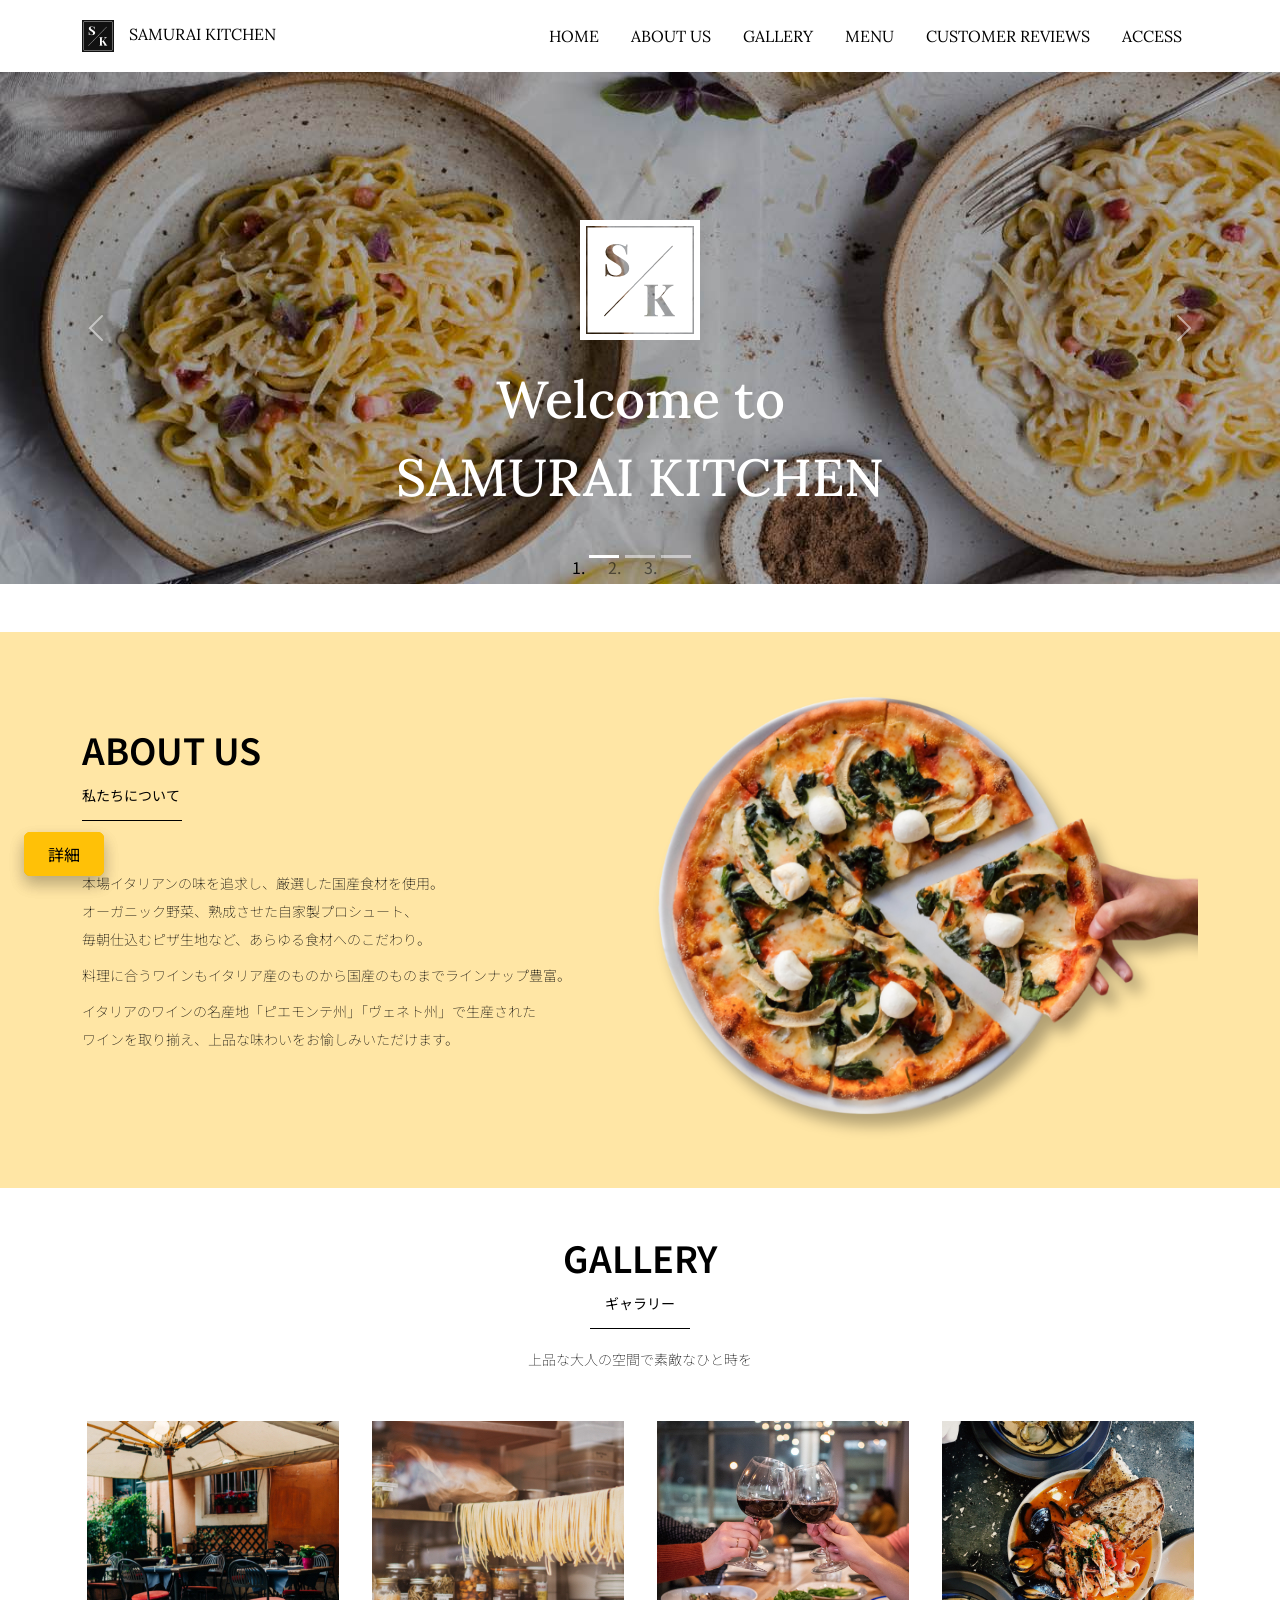
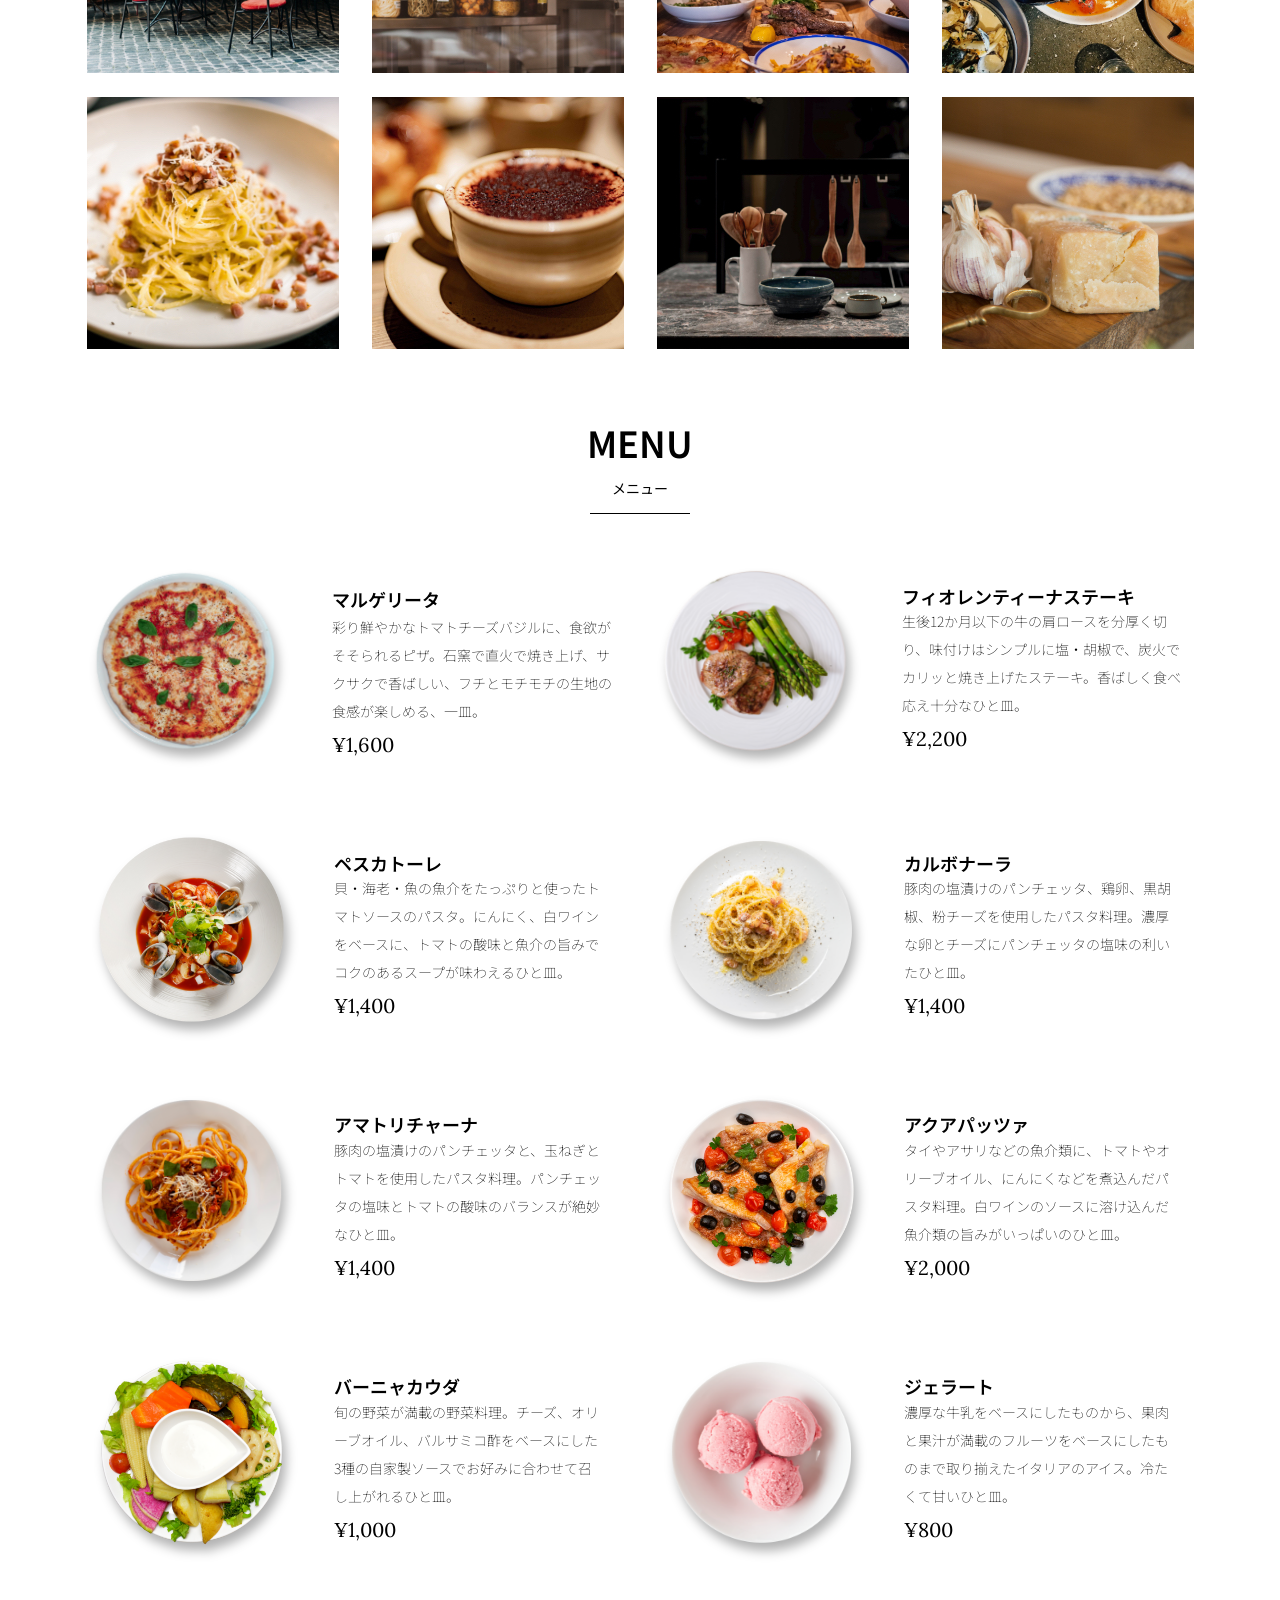
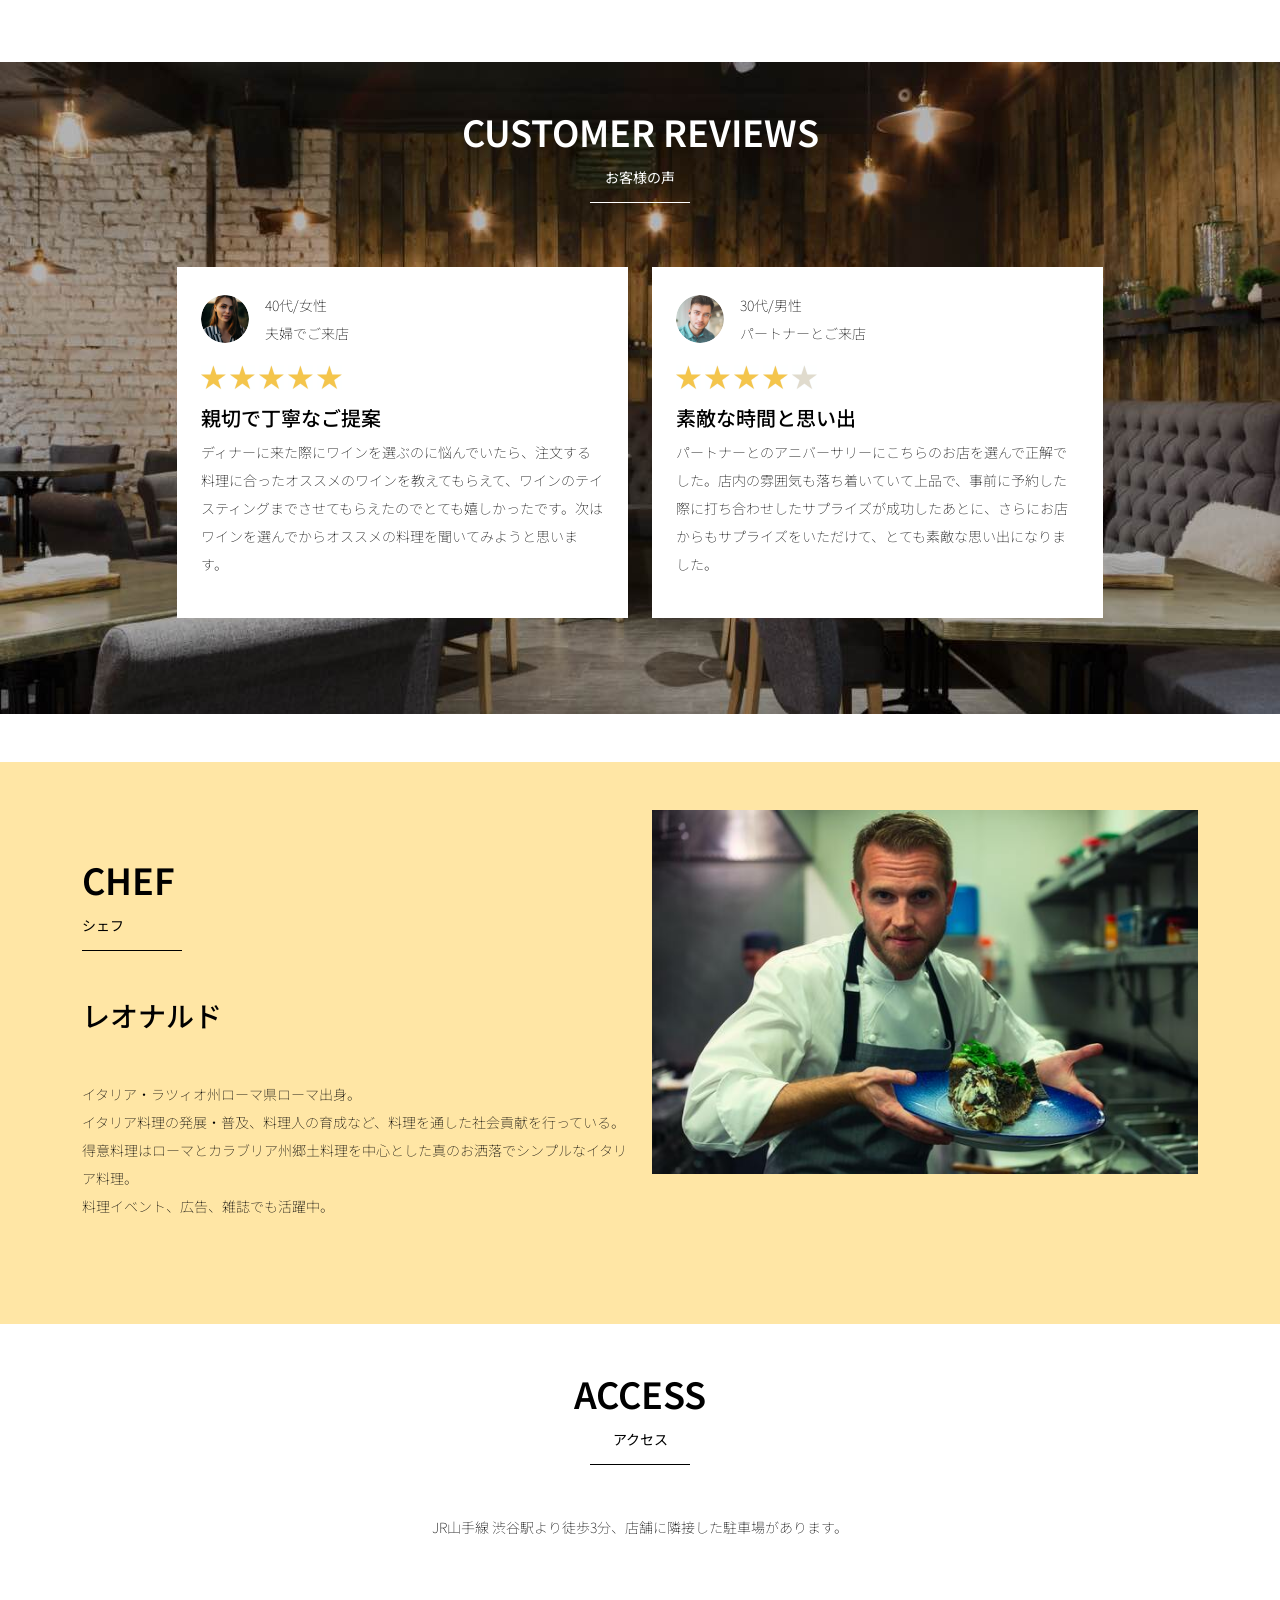
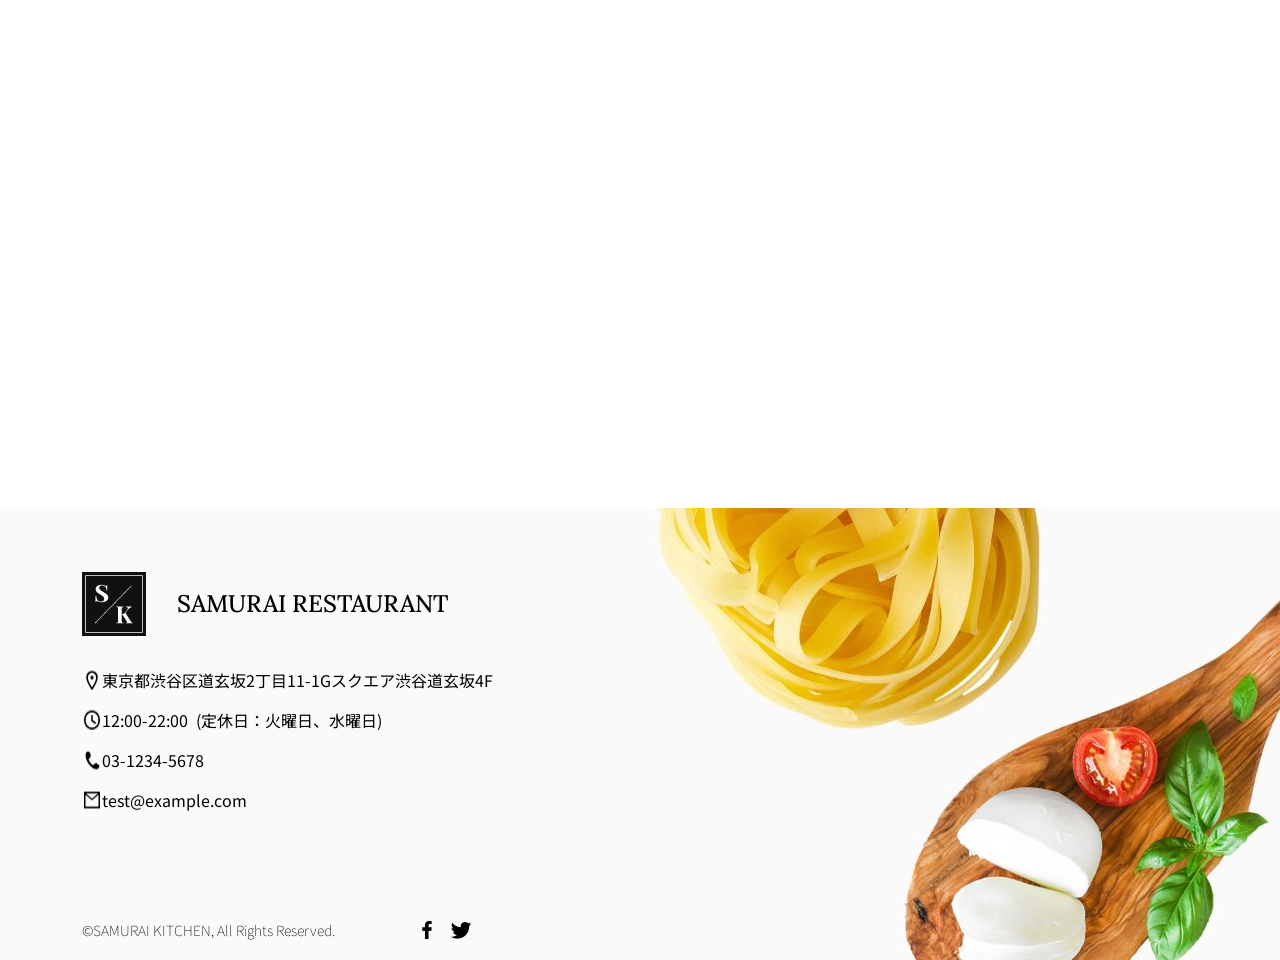
==== kadai_015/code_for_design_comp/index.html @ 13431428 "kadai_015をアップロードしました" ====
<!doctype html>
<html lang="ja">

<head>
  <meta charset="utf-8">
  <!-- マルチデバイス対応 -->
  <meta name="viewport" content="width=device-width, initial-scale=1">
  <meta name="description" content="">
  <meta name="author" content="SAMURAI ENGINEER">
  <title>SAMURAI XD_HTML教材</title>

  <!-- 先にBootstrapのCSSを読み込む -->
  <!-- ************************************************ bootstrap.min.cssの読み込み -->
  <link href="https://cdn.jsdelivr.net/npm/bootstrap@5.0.0-beta1/dist/css/bootstrap.min.css" rel="stylesheet"
    integrity="sha384-giJF6kkoqNQ00vy+HMDP7azOuL0xtbfIcaT9wjKHr8RbDVddVHyTfAAsrekwKmP1" crossorigin="anonymous">
  <!-- ************************************************ bootstrap.bundle.min.jsの読み込み -->
  <script src="https://cdn.jsdelivr.net/npm/bootstrap@5.0.0-beta1/dist/js/bootstrap.bundle.min.js"
    integrity="sha384-ygbV9kiqUc6oa4msXn9868pTtWMgiQaeYH7/t7LECLbyPA2x65Kgf80OJFdroafW" crossorigin="anonymous" defer>
  </script>

  <!-- ************************************************ Google Font読み込み -->
  <link rel="preconnect" href="https://fonts.gstatic.com">
  <link href="https://fonts.googleapis.com/css2?family=Lora&display=swap" rel="stylesheet">
  <link href="https://fonts.googleapis.com/css2?family=Noto+Sans+JP:wght@300&display=swap" rel="stylesheet">
  <!-- ************************************************ Font Awesome -->
  <link rel="stylesheet" href="https://use.fontawesome.com/releases/v5.1.0/css/all.css"
    integrity="sha384-lKuwvrZot6UHsBSfcMvOkWwlCMgc0TaWr+30HWe3a4ltaBwTZhyTEggF5tJv8tbt" crossorigin="anonymous">
  <!-- ************************************************今回作成する styles.cssの読み込み -->
  <link href="stylesheet/style.css" rel="stylesheet">
  <!-- ************************************************  -->
</head>

<body>
  <main>
    <!-- ************************************************ ナビゲーションバー開始 -->
   <!-- navbarでナビゲーションバー作成。navbar-expand-lgで画面幅が広いときハンバーガーボタンを非表示。 -->
   <nav class="navbar navbar-expand-lg">
     <!-- navbarのコンテナ -->
     <div class="container">
       <!-- navbar-brandはロゴ部分。独自クラスのmy_navbar_brandで細かな調整。 -->
       <a class="navbar-brand my_navbar_brand">
         <!-- ロゴのアイコンを配置。navbar_brand_logoは独自クラス。 -->
         <img class="img-fluid navbar_brand_logo" src="img/site_logo.png" alt="サイトアイコン"><span>SAMURAI KITCHEN</span>
       </a>

       <!-- navbar-togglerはハンバーガーボタンを表示・非表示にするクラス。 -->
       <div class="navbar-toggler hamburger_menu" data-bs-toggle="collapse" data-bs-target="#navbarNav"
          aria-controls="navbarNav" aria-expanded="false" aria-label="Toggle navigation">
         <input type="checkbox" id="hamburger_btn_check">
         <label for="hamburger_btn_check" class="hamburger_btn">
           <img class="btn_open" src="img/button_open.png" alt="ナビゲーションバーのボタン">
           <img class="btn_close" src="img/button_close.png" alt="ナビゲーションバーのボタン">
         </label>
       </div>

       <!-- これ以降がナビゲーションメニュー部分。説明は後述。 -->
       <div class="collapse navbar-collapse justify-content-end" id="navbarNav">
         <ul class="navbar-nav">
           <li class="nav-item px-2">
             <a class="nav-link my_nav_link my-2" aria-current="page" href="#">HOME</a>
           </li>

           <li class="nav-item px-2">
             <a class="nav-link my_nav_link my-2" href="#about">ABOUT US</a>
           </li>

           <li class="nav-item px-2">
             <a class="nav-link my_nav_link my-2" href="#gallery">GALLERY</a>
           </li>

           <li class="nav-item px-2">
             <a class="nav-link my_nav_link my-2" href="#menu">MENU</a>
           </li>

           <li class="nav-item px-2">
             <a class="nav-link my_nav_link my-2" href="#review">CUSTOMER REVIEWS</a>
           </li>

           <li class="nav-item px-2">
             <a class="nav-link my_nav_link my-2" href="#access">ACCESS</a>
           </li>
             
         </ul>
       </div>
     </div>
   </nav>
    <!-- ************************************************ ナビゲーションバー終了 -->

    <!-- ************************************************ カルーセル開始 -->
   <!-- idのmyCarouselはインジケーター部分のdata-bs-targetと紐付く必要がある。mb-5で下方向に余白追加。 -->
   <div id="myCarousel" class="carousel slide mb-5" data-bs-ride="carousel">

     <!-- インジケーター部分 -->
     <ol class="carousel-indicators">
       <!-- この箇所と前述のidは紐付いている。data-bs-slide-toの番号がカルーセルの順番。 -->
       <li data-bs-target="#myCarousel" data-bs-slide-to="0" class="active"></li>
       <li data-bs-target="#myCarousel" data-bs-slide-to="1"></li>
       <li data-bs-target="#myCarousel" data-bs-slide-to="2"></li>
     </ol>

     <!-- carousel-inner：カルーセルのキャプションと背景画像の部分。現在は1枚目だけ表示。 -->
     <div class="carousel-inner">
       <!-- 親要素 --> <!-- カルーセル1枚目 -->
       <div class="carousel-item active">
         <!-- imgタグと "carousel-caption" クラスは同じ親（carousel-item）に入っているので、兄弟要素 -->
         <img src="img/slider-1.jpg" alt="SAMURAI KITCHEN-1">
         <!-- 親要素 --><!-- imgタグと "carousel-caption" クラスは同じ親（carousel-item）に入っているので、兄弟要素 -->
         <div class="carousel-caption">
           <!-- h1タグは carousel-caption クラスの子要素 中に入っているので -->
           <!-- h1は"carousel-item"には入っていないので兄弟要素とは言いません -->
           <!-- 独自クラスで位置とフォントを変更 -->
           <h1 class="my_carousel_caption">
             Welcome to<br>
             SAMURAI KITCHEN
           </h1>
           <!-- 親要素の閉じタグ h1タグは親要素の中にはいっています -->
         </div>
       </div>

        <!-- カルーセル2枚目 -->
       <div class="carousel-item">
         <img src="img/slider-2.jpg" alt="サンプル画像">
         <div class="carousel-caption">
           <h1 class="my_carousel_caption">
              The fabulous combination of&nbsp;wine&nbsp;and&nbsp;food
           </h1>
         </div>
       </div>
       <!-- カルーセル３枚目 -->
       <div class="carousel-item">
         <img src="img/slider-3.jpg" alt="サンプル画像">
         <div class="carousel-caption">
           <h1 class="my_carousel_caption">Get the Italian taste<br>
             at the SAMURAI&nbsp;KITCHEN
           </h1>
         </div>
       </div>
     </div>

     <!-- コントロールボタン 左側 -->
     <a class="carousel-control-prev" href="#myCarousel" role="button" data-bs-slide="prev">
       <span class="carousel-control-prev-icon" aria-hidden="true"></span>
       <span class="visually-hidden">Previous</span>
     </a>

     <!-- コントロールボタン 右側 -->
     <a class="carousel-control-next" href="#myCarousel" role="button" data-bs-slide="next">
       <span class="carousel-control-next-icon" aria-hidden="true"></span>
       <span class="visually-hidden">Next</span>
     </a>
   </div>

    <!-- ************************************************ カルーセル終了 -->

    <!-- ************************************************ アバウトセクション開始 -->
    <section class="about_us_bg" id="about">

     <!--コンテンツの中央揃え。上下方向にパディング（サイズ5）。下方向にマージン（サイズ5）。 -->
     <div class="container py-5 mb-5">

       <!-- rowクラス（行） -->
       <div class="row">

         <!-- 左側カラム（6/12分割） -->
         <div class="col-lg-6 text-left">

           <!-- 上下方向にパディング（サイズ5） -->
           <div class="py-5">

             <!-- 下方向にマージン（サイズ5） -->
             <h2 class="section_title about mb-5">
               ABOUT US
             </h2>
             <!-- 下方向にマージン（サイズ2） -->
             <p class="mb-2">
               本場イタリアンの味を追求し、厳選した国産食材を使用。<br>
               オーガニック野菜、熟成させた自家製プロシュート、<br>
               毎朝仕込むピザ生地など、あらゆる食材へのこだわり。<br>
             </p>

             <!-- 下方向にマージン（サイズ2） -->
             <p class="mb-2">
               料理に合うワインもイタリア産のものから国産のものまでラインナップ豊富。<br>
             </p>

             <!-- 下方向にマージン（サイズ2） -->
             <p class="mb-2">
               イタリアのワインの名産地「ピエモンテ州」「ヴェネト州」で生産された<br>
               ワインを取り揃え、上品な味わいをお愉しみいただけます。<br>
             </p>
           </div>
         </div>

         <!-- 右側カラム（6/12分割） -->
         <div class="col-lg-6">

           <!-- 画像を配置 -->
           <img src="img/img-about-us.png" class="img-fluid" alt="pizza">
         </div>
       </div>
     </div>

    </section>
    <!-- ************************************************ アバウトセクション終了 -->

    <!-- ************************************************ ギャラリーセクション開始 -->
    <section id="gallery">
     <div class="container mb-5">
       <h2 class="mb-3 section_title gallery text-center">GALLERY</h2>
       <p class="text-center mb-5">
         上品な大人の空間で素敵なひと時を
       </p>

       <div class="row">
         <div class="col-6 col-lg-3 mb-4 d-flex justify-content-center">
           <img class="img-fluid" src="img/gallery-1.jpg" alt="サンプル画像">
         </div>

         <div class="col-6 col-lg-3 mb-4 d-flex justify-content-center">
           <img class="img-fluid" src="img/gallery-2.jpg" alt="サンプル画像">
         </div>

         <div class="col-6 col-lg-3 mb-4 d-flex justify-content-center">
           <img class="img-fluid" src="img/gallery-3.jpg" alt="サンプル画像">
         </div>

         <div class="col-6 col-lg-3 mb-4 d-flex justify-content-center">
           <img class="img-fluid" src="img/gallery-4.jpg" alt="サンプル画像">
         </div>

         <div class="col-6 col-lg-3 mb-4 d-flex justify-content-center">
           <img class="img-fluid" src="img/gallery-5.jpg" alt="サンプル画像">
         </div>

         <div class="col-6 col-lg-3 mb-4 d-flex justify-content-center">
           <img class="img-fluid" src="img/gallery-6.jpg" alt="サンプル画像">
         </div>

         <div class="col-6 col-lg-3 mb-4 d-flex justify-content-center">
           <img class="img-fluid" src="img/gallery-7.jpg" alt="サンプル画像">
         </div>

         <div class="col-6 col-lg-3 mb-4 d-flex justify-content-center">
           <img class="img-fluid" src="img/gallery-8.jpg" alt="サンプル画像">
         </div>

       </div>
     </div>
    </section>
    <!-- ************************************************ ギャラリーセクション終了 -->

    <!-- ************************************************ メニューセクション -->
    <section id="menu">
     <!-- タイトル文字部分のコンテナ -->
     <div class="container">
       <div class="row">
         <div class="col-lg-12">

           <!-- タイトル文字 -->
           <h2 class="section_title menu text-center mb-5">MENU</h2>
         </div>
       </div>
     </div>

     <!-- メニュー部分のコンテナ -->
     <div class="container mb-5"><!--下方向にマージン5-->
       <div class="row">

         <!-- 左側メニュー --><!--1-->
         <div class="col-12 col-lg-6">

           <!-- さらに子要素を5:7で分割 -->
           <!--カラム間のパディングをなくす。下方向にマージン4-->
           <div class="row g--0 mb-4">
             <!--画像中央揃え-->
             <div class="col-12 col-lg-5 text-center">

               <!-- 左側メニュー画像部分 -->
               <img src="img/margherita.png" class="img-fluid" alt="マルゲリータ">
             </div>

             <!-- 右側テキスト部分 -->
             <!--全体的にパディング4-->
             <div class="col-12 col-lg-7 p-4">
               <!-- 下方向のマージン0 文字を小さくするmenu_title独自クラスを追加 -->
               <h class="mb-0 menu_title">マルゲリータ</h4>
                <!-- 縦方向の中央揃え -->
               <p class="my-auto">彩り鮮やかなトマトチーズバジルに、食欲がそそられるピザ。石窯で直火で焼き上げ、サクサクで香ばしい、フチとモチモチの生地の食感が楽しめる、一皿。</p>
                <!-- フォントを変更する独自クラスを追加 -->
               <p class="menu_price">¥1,600</p>
             </div>
           </div>
         </div>

         <!-- 右側部分メニュー。上記と同じ内容なのでコメント省略 -->
         <div class="col-12 col-lg-6">
           <div class="row g--0 mb-4">
             <div class="col-12 col-lg-5 text-center">
               <img src="img/steak.png" class="img-fluid" alt="フィオレンティーナステーキ">
             </div>
             <div class="col-12 col-lg-7 p-4">
               <h4 class="mb-0 menu_title">フィオレンティーナステーキ</h4>
               <p class="my-auto">生後12か月以下の牛の肩ロースを分厚く切り、味付けはシンプルに塩・胡椒で、炭火でカリッと焼き上げたステーキ。香ばしく食べ応え十分なひと皿。</p>
               <p class="menu_price">¥2,200</p>
             </div>
           </div>
         </div>
         <!-- 以降、メニューの数だけ同じコード繰り返し記載 -->

         <!-- 左側メニュー --><!--2-->
         <div class="col-12 col-lg-6">

           <!-- さらに子要素を5:7で分割 -->
           <div class="row g-0 mb-4">
             <div class="col-12 col-lg-5 text-center">

               <!-- 左側メニュー画像部分 -->
               <img src="img/pescatore.png" class="img-fluid" alt="ペスカトーレ">
             </div>

             <!-- 右側テキスト部分 -->
             <div class="col-12 col-lg-7 p-4">
               <h4 class="mb-0 menu_title">ペスカトーレ</h4>
               <p class="my-auto">貝・海老・魚の魚介をたっぷりと使ったトマトソースのパスタ。にんにく、白ワインをベースに、トマトの酸味と魚介の旨みでコクのあるスープが味わえるひと皿。</p>
               <p class="menu_price">¥1,400</p>
             </div>
           </div>
         </div>

         <!-- 右側部分メニュー。上記と同じ内容なのでコメント省略 -->
         <div class="col-12 col-lg-6">
           <div class="row g-0 mb-4">
             <div class="col-12 col-lg-5 text-center">
               <img src="img/carbonara.png" class="img-fluid" alt="カルボナーラ">
             </div>
             <div class="col-12 col-lg-7 p-4">
               <h4 class="mb-0 menu_title">カルボナーラ</h4>
               <p class="my-auto">豚肉の塩漬けのパンチェッタ、鶏卵、黒胡椒、粉チーズを使用したパスタ料理。濃厚な卵とチーズにパンチェッタの塩味の利いたひと皿。</p>
               <p class="menu_price">¥1,400</p>
             </div>
           </div>
         </div>

         <!-- 左側メニュー --><!--3-->
         <div class="col-12 col-lg-6">

           <!-- さらに子要素を5:7で分割 -->
           <div class="row g-0 mb-4">
             <div class="col-12 col-lg-5 text-center">

               <!-- 左側メニュー画像部分 -->
               <img src="img/amatriciana.png" class="img-fluid" alt="アマトリチャーナ">
             </div>

             <!-- 右側テキスト部分 -->
             <div class="col-12 col-lg-7 p-4">
               <h4 class="mb-0 menu_title">アマトリチャーナ</h4>
               <p class="my-auto">豚肉の塩漬けのパンチェッタと、玉ねぎとトマトを使用したパスタ料理。パンチェッタの塩味とトマトの酸味のバランスが絶妙なひと皿。</p>
               <p class="menu_price">¥1,400</p>
             </div>
           </div>
         </div>

         <!-- 右側部分メニュー。上記と同じ内容なのでコメント省略 -->
         <div class="col-12 col-lg-6">
           <div class="row g-0 mb-4">
             <div class="col-12 col-lg-5 text-center">
               <img src="img/acqua-pazza.png" class="img-fluid" alt="アクアパッツァ">
             </div>
             <div class="col-12 col-lg-7 p-4">
               <h4 class="mb-0 menu_title">アクアパッツァ</h4>
               <p class="my-auto">タイやアサリなどの魚介類に、トマトやオリーブオイル、にんにくなどを煮込んだパスタ料理。白ワインのソースに溶け込んだ魚介類の旨みがいっぱいのひと皿。</p>
               <p class="menu_price">¥2,000</p>
             </div>
           </div>
         </div>
         
         <!-- 左側メニュー --><!--4-->
         <div class="col-12 col-lg-6">

           <!-- さらに子要素を5:7で分割 -->
           <div class="row g-0 mb-4">
             <div class="col-12 col-lg-5 text-center">

               <!-- 左側メニュー画像部分 -->
               <img src="img/bagna-cauda.png" class="img-fluid" alt="バーニャカウダ">
             </div>

             <!-- 右側テキスト部分 -->
             <div class="col-12 col-lg-7 p-4">
               <h4 class="mb-0 menu_title">バーニャカウダ</h4>
               <p class="my-auto">旬の野菜が満載の野菜料理。チーズ、オリーブオイル、バルサミコ酢をベースにした3種の自家製ソースでお好みに合わせて召し上がれるひと皿。</p>
               <p class="menu_price">¥1,000</p>
             </div>
           </div>
         </div>

         <!-- 右側部分メニュー。上記と同じ内容なのでコメント省略 -->
         <div class="col-12 col-lg-6">
           <div class="row g-0 mb-4">
             <div class="col-12 col-lg-5 text-center">
               <img src="img/gelato.png" class="img-fluid" alt="ジェラート">
             </div>
             <div class="col-12 col-lg-7 p-4">
               <h4 class="mb-0 menu_title">ジェラート</h4>
               <p class="my-auto">濃厚な牛乳をベースにしたものから、果肉と果汁が満載のフルーツをベースにしたものまで取り揃えたイタリアのアイス。冷たくて甘いひと皿。</p>
               <p class="menu_price">¥800</p>
             </div>
           </div>
         </div>
         <!-- 以下の閉じタグ3つは必要 -->
       </div>
     </div>
    </section>
    <!-- ************************************************ メニューセクション終了 -->

    <!-- ************************************************ レビューセクション開始 -->
    <section id="review">

     <!-- review_wrapper で背景画像を設定します -->
     <div class="review_wrapper">

       <!-- container部分 -->
       <div class="container py-5 mb-5">

         <!-- 中央揃えでタイトルを表示 -->
         <div class="text-center mb-5">
           <h2 class="section_title review text-center text-white">CUSTOMER REVIEWS</h2>
         </div>

         <!-- row部分：左右のカラムを中央揃え -->
         <div class="row pb-5 justify-content-center">

           <!-- 左側カラム -->
           <div class="col-12 col-lg-5 mt-3">

             <!-- 背景を白色に設定 --><!--h-420 クラスで白枠の高さを修正します-->
             <div class="bg-white h-420">

               <!-- 内側にパディング4 -->
               <div class="p-4">

                 <!-- 顔写真と年齢などのテキストはd-flexで横並びにする　中央揃え -->
                 <div class="d-flex align-items-center">
                   <!-- お客様の画像を配置 -->
                   <!-- reviewer_img クラスで画像サイズを変更します -->
                   <img src="img/customer-woman.png" class="reviewer_img" alt="サンプル画像">
                   <div>
                     <!-- お客様情報のテキスト -->
                     <p class="my-0">40代/女性</p>
                     <p class="my-0">夫婦でご来店</p>
                   </div>
                 </div>

                 <div class="my-3">
                   <!-- 星の画像を表示 -->
                   <img src="img/star-point.png" class="star_img" alt="star">
                   <img src="img/star-point.png" class="star_img" alt="star">
                   <img src="img/star-point.png" class="star_img" alt="star">
                   <img src="img/star-point.png" class="star_img" alt="star">
                   <img src="img/star-point.png" class="star_img" alt="star">
                 </div>

                 <!-- レビュータイトル -->
                 <h5>親切で丁寧なご提案</h5>
                 <!-- レビュー内容 -->
                 <p>
                   ディナーに来た際にワインを選ぶのに悩んでいたら、注文する料理に合ったオススメのワインを教えてもらえて、ワインのテイスティングまでさせてもらえたのでとても嬉しかったです。次はワインを選んでからオススメの料理を聞いてみようと思います。
                 </p>

                 <!-- 黄色のボタンを配置 -->
                 <button type="button" class="btn btn-warning shadow fix_bottom">詳細</button>
               </div>
             </div>
           </div>

           <!-- 右側カラム：左側カラムと内容が同じなので説明は省略 -->
           <div class="col-12 col-lg-5 mt-3">
             <div class="bg-white h-420">
               <div class="p-4">
                 <div class="d-flex align-items-center">
                   <img src="img/customer-man.png" class="reviewer_img" alt="サンプル画像">
                   <div>
                     <p class="my-0">30代/男性</p>
                     <p class="my-0">パートナーとご来店</p>
                   </div>
                 </div>
                 <div class="my-3">
                   <img src="img/star-point.png" class="star_img" alt="star">
                   <img src="img/star-point.png" class="star_img" alt="star">
                   <img src="img/star-point.png" class="star_img" alt="star">
                   <img src="img/star-point.png" class="star_img" alt="star">
                   <img src="img/star-no-point.png" class="star_img" alt="no-star">
                 </div>
                 <h5>素敵な時間と思い出</h5>
                 <p>
                   パートナーとのアニバーサリーにこちらのお店を選んで正解でした。店内の雰囲気も落ち着いていて上品で、事前に予約した際に打ち合わせしたサプライズが成功したあとに、さらにお店からもサプライズをいただけて、とても素敵な思い出になりました。
                 </p>
                 <button type="button" class="btn btn-warning shadow fix_bottom">詳細</button>
               </div>
             </div>
           </div>
         </div>
       </div>
     </div>
    </section>
    <!-- ************************************************ レビューセクション終了 -->

    <!--シェフセクション開始-->

    <section class="chef_us_bg" id="chef">

      <div class="container py-5 mb-5">
        <div class="row">
          <div class="col-lg-6 text-left">
            <div class="py-5">
              <h2 class="section_title chef mb-5">
                CHEF
              </h2>
              <h3 class="mb-5">
                レオナルド
              </h3>
              <p class="mb-2">
                イタリア・ラツィオ州ローマ県ローマ出身。<br>イタリア料理の発展・普及、料理人の育成など、料理を通した社会貢献を行っている。<br>
                得意料理はローマとカラブリア州郷土料理を中心とした真のお洒落でシンプルなイタリア料理。<br>料理イベント、広告、雑誌でも活躍中。
              </p>
            </div>
          </div>
          <div class="col-lg-6">
            <img src="img/chef.jpg" class="img-fluid" alt="シェフの写真">
          </div>
        </div>
      </div>

    </section>
    <!--シェフセクション終了-->

    <!-- ************************************************ アクセスセクション開始 -->
    <section id="access">
     <div class="container">

       <div class="row">
         <div class="col-lg-12 text-center mb-5">
           <h2 class="section_title text-center access mb-5">ACCESS</h2>
           <p>JR山手線  渋谷駅より徒歩3分、店舗に隣接した駐車場があります。</p>
         </div>
       </div>
     </div>

     <div class="container mb-5 px-2">
       <!-- この部分にマップを配置 -->
       <iframe
         src="https://www.google.com/maps/embed?pb=!1m18!1m12!1m3!1d12967.114087343349!2d139.687349334065!3d35.657827993593834!2m3!1f0!2f0!3f0!3m2!1i1024!2i768!4f1.1!3m3!1m2!1s0x6018f5209bb80c49%3A0x7abbc1a9d7d575eb!2z5qCq5byP5Lya56S-5L6N!5e0!3m2!1sja!2sjp!4v1623882550231!5m2!1sja!2sjp"
         class="w-100" style="height: 50vh;" loading="lazy"></iframe><!--横幅100% 高さ50vh-->
     </div>
    </section>
    <!-- ************************************************ アクセスセクション終了 -->


    <!-- ************************************************ フッター開始 -->
    <footer id="footer">
     <div class="container">
       <div class="row">
         <!-- 親要素にposition-relativeを設定 -->
         <!-- 2カラムに分けたレイアウトの左側カラム -->
         <div class="col-12 col-lg-6 position-relative">

           <!-- 左側カラムのレイアウトをさらに分けるためにrowを使用 -->
           <div class="row pt-5">

             <!-- 画面をさらに2:10に分割 -->
             <!-- ここは2:10の2の部分 -->
             <div class="col-lg-2 text-center my-3">

               <!-- サイトロゴ --><!-- footer_brand_logoの独自クラスを追加 -->
               <img class="img-fluid footer_brand_logo" src="img/site_logo.png" alt="サンプル画像">
             </div>

             <!-- ここは2:10の10の部分 -->
             <div class="col-lg-10 align-self-center my-3">
               <!-- タイトル文字 --><!-- footer_textの独自クラスを追加してフォント等を変更 -->
               <h2 class="m-0 footer_text">SAMURAI RESTAURANT</h2>
             </div>
           </div>

           <!-- 営業時間などのテキストを追加 --> <!-- 独自クラスrestaurant_infoを追加 -->
           <div class="restaurant_info py-3">
             <!-- 住所部分 -->
             <div class="d-flex mb-3">
               <img src="img/icon-Marker.png" alt="marker">
               <p class="p-0 m-0">東京都渋谷区道玄坂2丁目11-1Gスクエア渋谷道玄坂4F</p>
             </div>
             <!-- 営業時間部分 -->
             <div class="d-flex mb-3">
               <img src="img/icon-Clock.png" alt="clock">
               <p class="p-0 m-0">12:00-22:00&nbsp;&nbsp;(定休日：火曜日、水曜日)</p>
             </div>
             <!-- 電話番号部分 --> 
             <div class="d-flex mb-3">
               <img src="img/icon-Phone.png" alt="phone">
               <p class="p-0 m-0">03-1234-5678</p>
             </div>
             <!-- E-mail部分 -->
             <div class="d-flex mb-3">
               <img src="img/icon-Mail.png" alt="mail">
               <p class="p-0 m-0">test@example.com</p>
             </div>
           </div>

           <!-- コピーライトを追加 -->
           <!-- copy_rightクラスでabsoluteを設定。align-items-centerで上下中央揃え。 -->
           <div class="copy_right align-items-center">
             <p>
               ©SAMURAI KITCHEN, All Rights Reserved.
             </p>

             <!-- SNSアイコンを表示 --><!-- SNSアイコンに独自クラスsns_imgを追加 -->
             <img src="img/icon-facebook.png" class=sns_img alt="facebook">
             <!-- SNSアイコンに独自クラスsns_imgを追加 -->
             <img src="img/icon-twitter.png" class="sns_img" alt="twitter">
           </div>
         </div>

         <!-- 2カラムに分けたレイアウトの右側カラム -->
         <div class="col-lg-6 d-none d-lg-block">
           <!-- 背景画像を表示 -->
           <img src="img/background-footer.jpg" alt="背景画像">
         </div>
       </div>
     </div>
    </footer>
    <!-- ************************************************ フッター終了 -->
  </main>
</body>

</html>
---- kadai_015/code_for_design_comp/stylesheet/style.css ----
/* ----------------------------------------------- 共通 */
html,
body {
  overflow-x: hidden;
}

body {
  color: #000000;
  font-family: 'Noto Sans JP', sans-serif;
  padding-bottom: 0;

}

p {
  line-height: 2.0em;
  font-weight: 100;
  font-style: normal;
  font-size: 14px;

}

.section_title {
   /* フォントサイズ36px */
   font-size: 36px;
 
   /* フォントの太さ600 標準は400です */
   font-weight: 600;
 }

 /* section_titleに擬似要素を追加 */
 .section_title::after {
 
   /* 疑似要素はデフォルトでインライン要素のためブロック要素に変更 */
   display: block;
 
   /* サブタイトル文字の大きさや余白を設定 */
   font-size: 14px;
   font-weight: 400;
   padding: 16px 0 16px;
 
   /* 下線の幅を100pに設定 */
   width: 100px;
 
   /* 下線を直線・1px・黒色に設定 */
   border-bottom: solid 1px #000000;
 }


/* ----------------------------------------------- ナビゲーションバー */
.navbar_brand_logo {

  /* サイズを32pxの正方形へ変更 */
  width: 32px;
  height: 32px;

  /* imgはインライン要素なのでインラインブロックに設定 */
  display: inline-block;

  /* "SAMURAI KITCHEN" 文字との空白を15pxに設定 */
  margin-right: 15px;

}

/* カンマで区切ると複数のクラスに適用可能 */
.my_navbar_brand,
.my_nav_link {

  /* フォントサイズを16pxに設定 */
  font-size: 16px;

  /* フォントをserif体に設定 */
  font-family: 'Lora', serif;

  /* フォント色を黒色に設定 */
  color: #000000 !important;

}

/* Bootstrapのボタンに初期設定されている周囲のborder（枠線）を消す */
.navbar-toggler {
  padding: 0 !important;
  border: none;
}

/* ハンバーガーボタンがチェック状態である（押されている）とき、閉じるボタン（×）を表示する */
#hamburger_btn_check:checked~.hamburger_btn .btn_close {
  display: block;
}

/* ハンバーガーボタンがチェック状態である（押されている）とき、ハンバーガーボタンを表示しない */
#hamburger_btn_check:checked~.hamburger_btn .btn_open {
  display: none;
}

/* 最初に表示した時は、閉じるボタン（×）は表示しない */
.btn_close {
  display: none;
}

/* ハンバーガーボタンが押されているかを判断するためのチェックボックスは隠す */
#hamburger_btn_check {
  display: none;
}

/* ----------------------------------------------- カールセル */
.my_carousel_caption {
  
  /* フォントサイズ52px */
  font-size: 52px;

  /* 上下に余白追加 */
  padding-top: 1.25rem;
  padding-bottom: 1.25rem;

  /* フォント色は白色 */
  color: #fff;

  /* テキスト中央揃え */
  text-align: center;
  font-family: 'Lora', serif;
  line-height: 1.5em;
}

/* 疑似要素でアイコンを配置。前に配置しています */
.my_carousel_caption::before {
  content: url(../img/logoSymbol_White.png);
  display: block;
}

/* スマートフォン画面幅（画面幅が最大375pxまで）の場合、以下のスタイルを適用。 */
@media screen and (max-width:375px) {
  .my_carousel_caption {

    /* フォントサイズを27pxにする */
    font-size: 27px;
  }
}

/* carousel-itemの高さを32remに指定 */
.carousel-item {
  height: 32rem;
}

/*carousel-item直下の子要素imgタグに設定 */
.carousel-item>img {

  /* 絶対位置を指定 */
  position: absolute;
  top: 0;
  left: 0;
  min-width: 100%;

  /* 高さはcarousel-itemに揃える */
  height: 32rem;
}

/* ----------------------------------------------- アバウト */

 /* aboutクラスのあとに"私たちについて"の文字を追加  */
 .about::after {
   content: "私たちについて";
 }

 .about_us_bg {
   background-color: #FFE6A5;
 }

/* ----------------------------------------------- ギャラリー */
.gallery::after {
  content: "ギャラリー";
  margin: 0 auto 0;
}

/* ----------------------------------------------- メニュー */
.menu::after {
  content: "メニュー";
  margin: 0 auto 0;
}

.menu_title {
  font-size: 18px;
  font-weight: 600;
  font-style: normal;
}

.menu_price {
  font-size: 20px;
  font-weight: 400;
  font-family: 'Lora', serif;
}
/* ----------------------------------------------- レビュー */
/* 背景画像を設定 */
.review_wrapper {
  background-image: url(../img/background-reviews.jpg);
  background-repeat: no-repeat;
  background-size: cover;
}

/* サブタイトルを擬似要素で表示 */
.review::after {
  content: "お客様の声";
  margin: 0 auto 0;
  border-bottom: solid 1px #FFFFFF;
}

/* 白い背景色の高さを固定 */
.h_420 {
  height: 420px;
  position: relative;
}

/* レビューの画像を修正 */
.reviewer_img {
  /* サイズを48px  */
  width: 48px;
  height: 48px;

  /* 円形にします */
  border-radius: 50%;
  margin-right: 16px;
}

/* 星のアイコン画像です */
.star_img {
  /* サイズを25pxにします */
  width: 25px;
  height: 25px;
}

/* 詳細ボタンを下部に固定 */
.fix_bottom {
/* positionプロパティで絶対配置 */
  position: absolute;
/* ボタンのサイズ変更 */
  width: 80px;
  height: 44px;
/* 左から24px、下から24pxの位置に配置 */
  left: 24px;
  bottom: 24px;
}

/* ----------------------------------------------- アクセス */
.access::after {
  content: "アクセス";
  margin: 0 auto 0;
}

/* ----------------------------------------------- フッター */
/* 背景色を画像の背景と同じ色に設定 */
#footer {
  background-color: #FAFAFA;
}

/* position:　absoluteで下からの距離で固定 */
.copy_right {
  font-size: 14px;

  /* 先祖要素のdivタグの左下の角を基準に絶対配置します */
  position: absolute;

  /* 下から1rem 左から12px */
  bottom: 1rem;
  left: 12px;
  display: flex;
}

/* copy_rightのクラスを適用したdivタグの子要素のpタグに適用される */
.copy_right>p {
  margin-right: 5rem;
  margin-bottom: 0;
}

/* copy_rightのクラスを適用したdivタグの子要素で、sns_imgクラスを適用しているimgタグに適用される */
.copy_right>img.sns_img {

  /* SNSアイコンのサイズ24px */
  height: 24px;
  width: 24px;

  /* 右方向へ余白10px */
  margin-right: 10px;
  margin-top: 0;
}

/* restaurant_info直下の子要素pタグ全てに適用される */
.restaurant_info p {
  font-weight: 400;
  line-height: 1.5;
  font-size: 16px;
}

/* restaurant_info直下の子要素imgタグ全てに適用される */
.restaurant_info　img {
  width: 20px;
  height: 20px;
  margin-right: 10px;
  line-height: 1.5;
  margin-top: auto;
}

/* サイトアイコンを64pxに設定 */
.footer_brand_logo {
  width: 64px;
  height: 64px;
  display: inline-block;
  /* 右側余白15px */
  margin-right: 15px;
}

/* サイトタイトルのフォントをserif体（明朝体）に設定 */
.footer_text {
  font-size: 24px;
  font-family: 'Lora', serif;
}

/* スマートフォン画面幅（最大991pxまで）でスタイルを適用 */
@media screen and (max-width: 991px) {
  .footer_text,
  .copy_right {
    margin-top: 2rem;
    text-align: center;
    position: relative;
  }

  .copy_right>p,img {
    margin-right: 1rem;
    font-size: 14px;
    margin: 0;
    line-height: 35px;
  }
}

/* シェフ */
.chef::after {
  content: "シェフ";
}

.chef_us_bg {
  background-color: #FFE6A5;
}
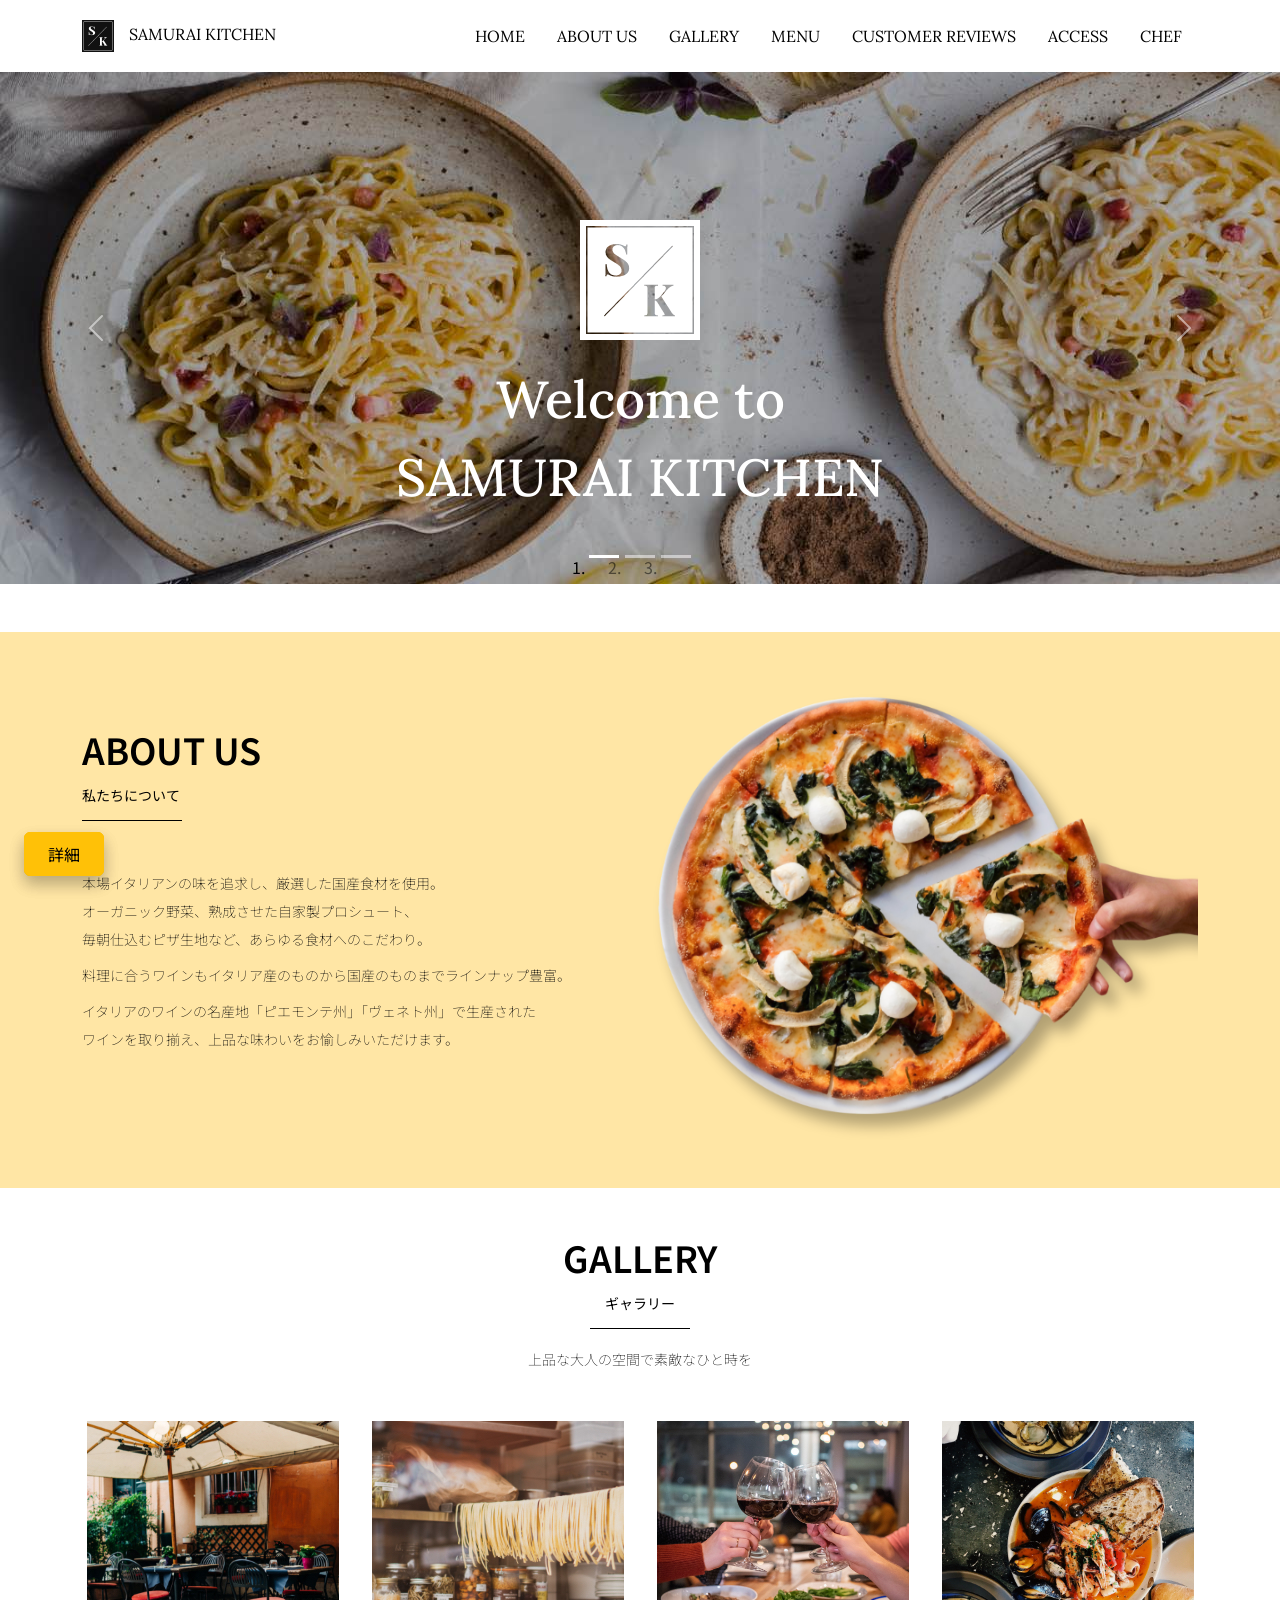
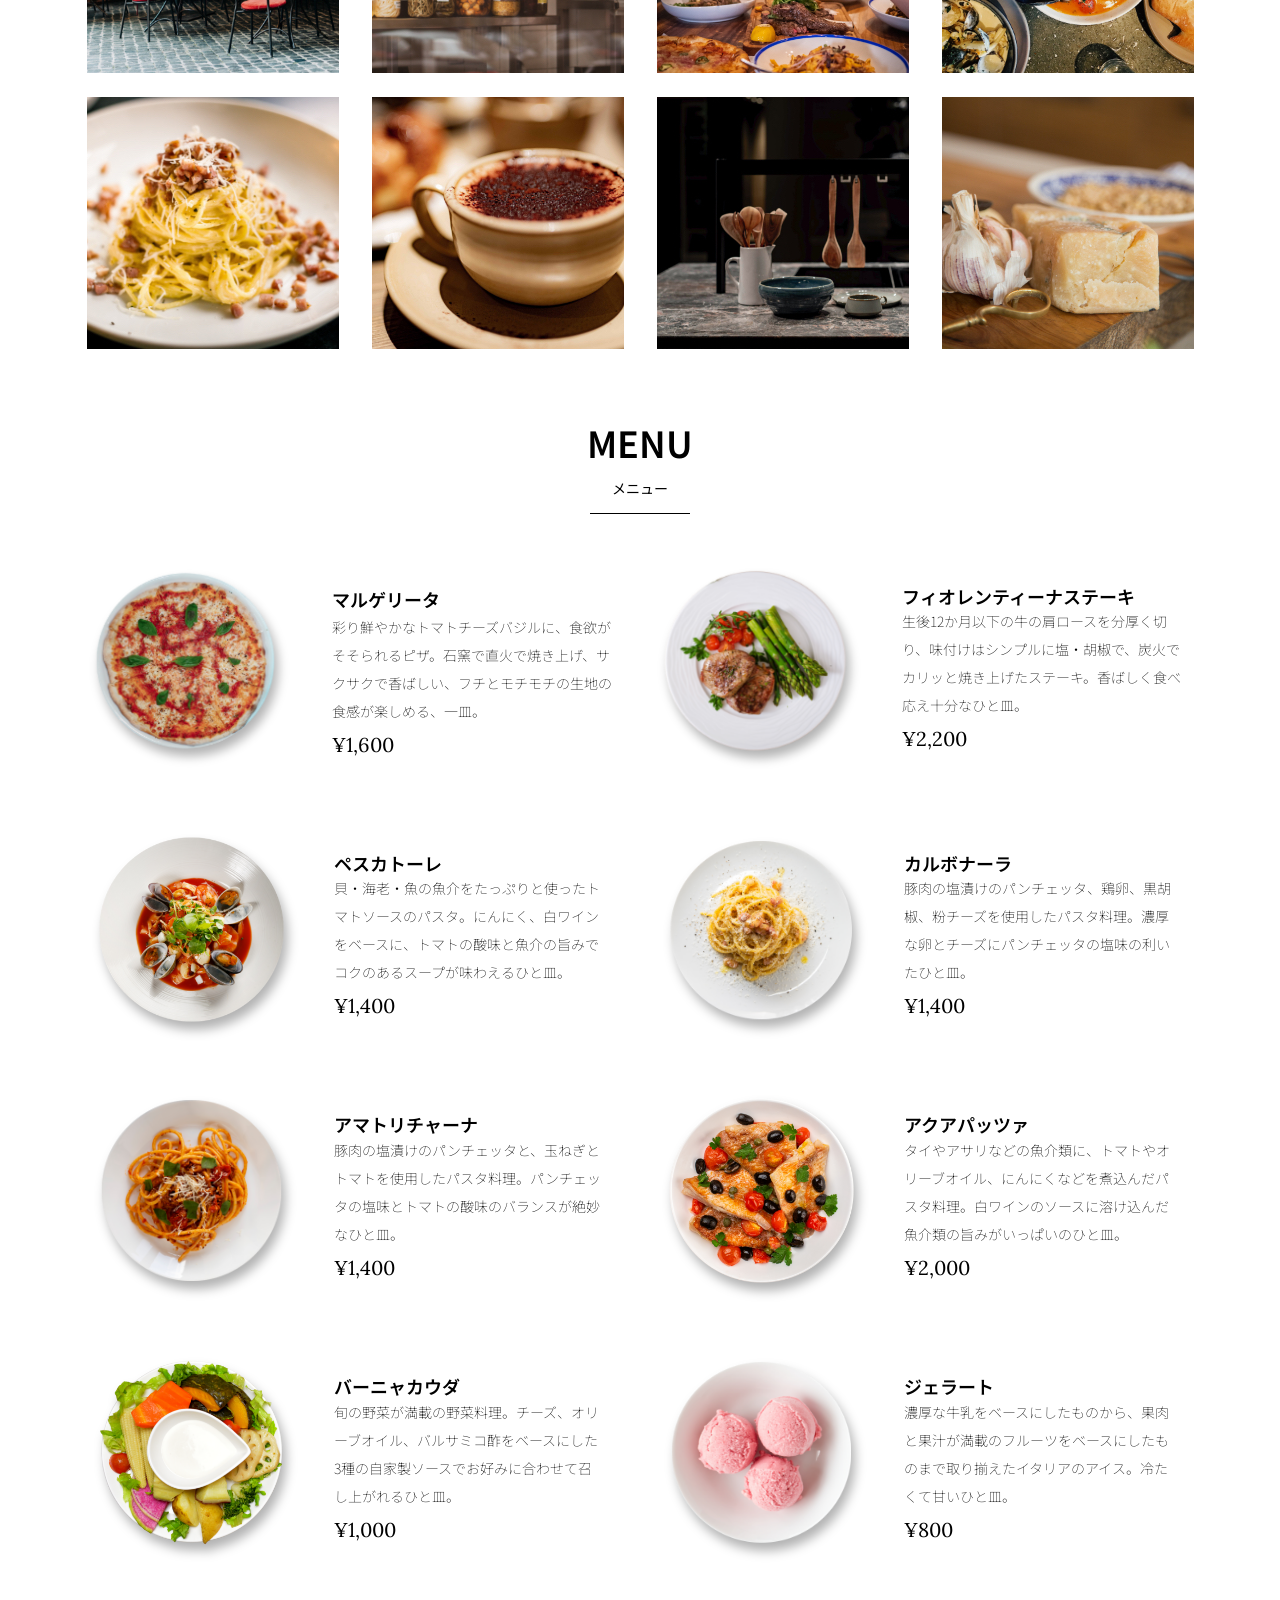
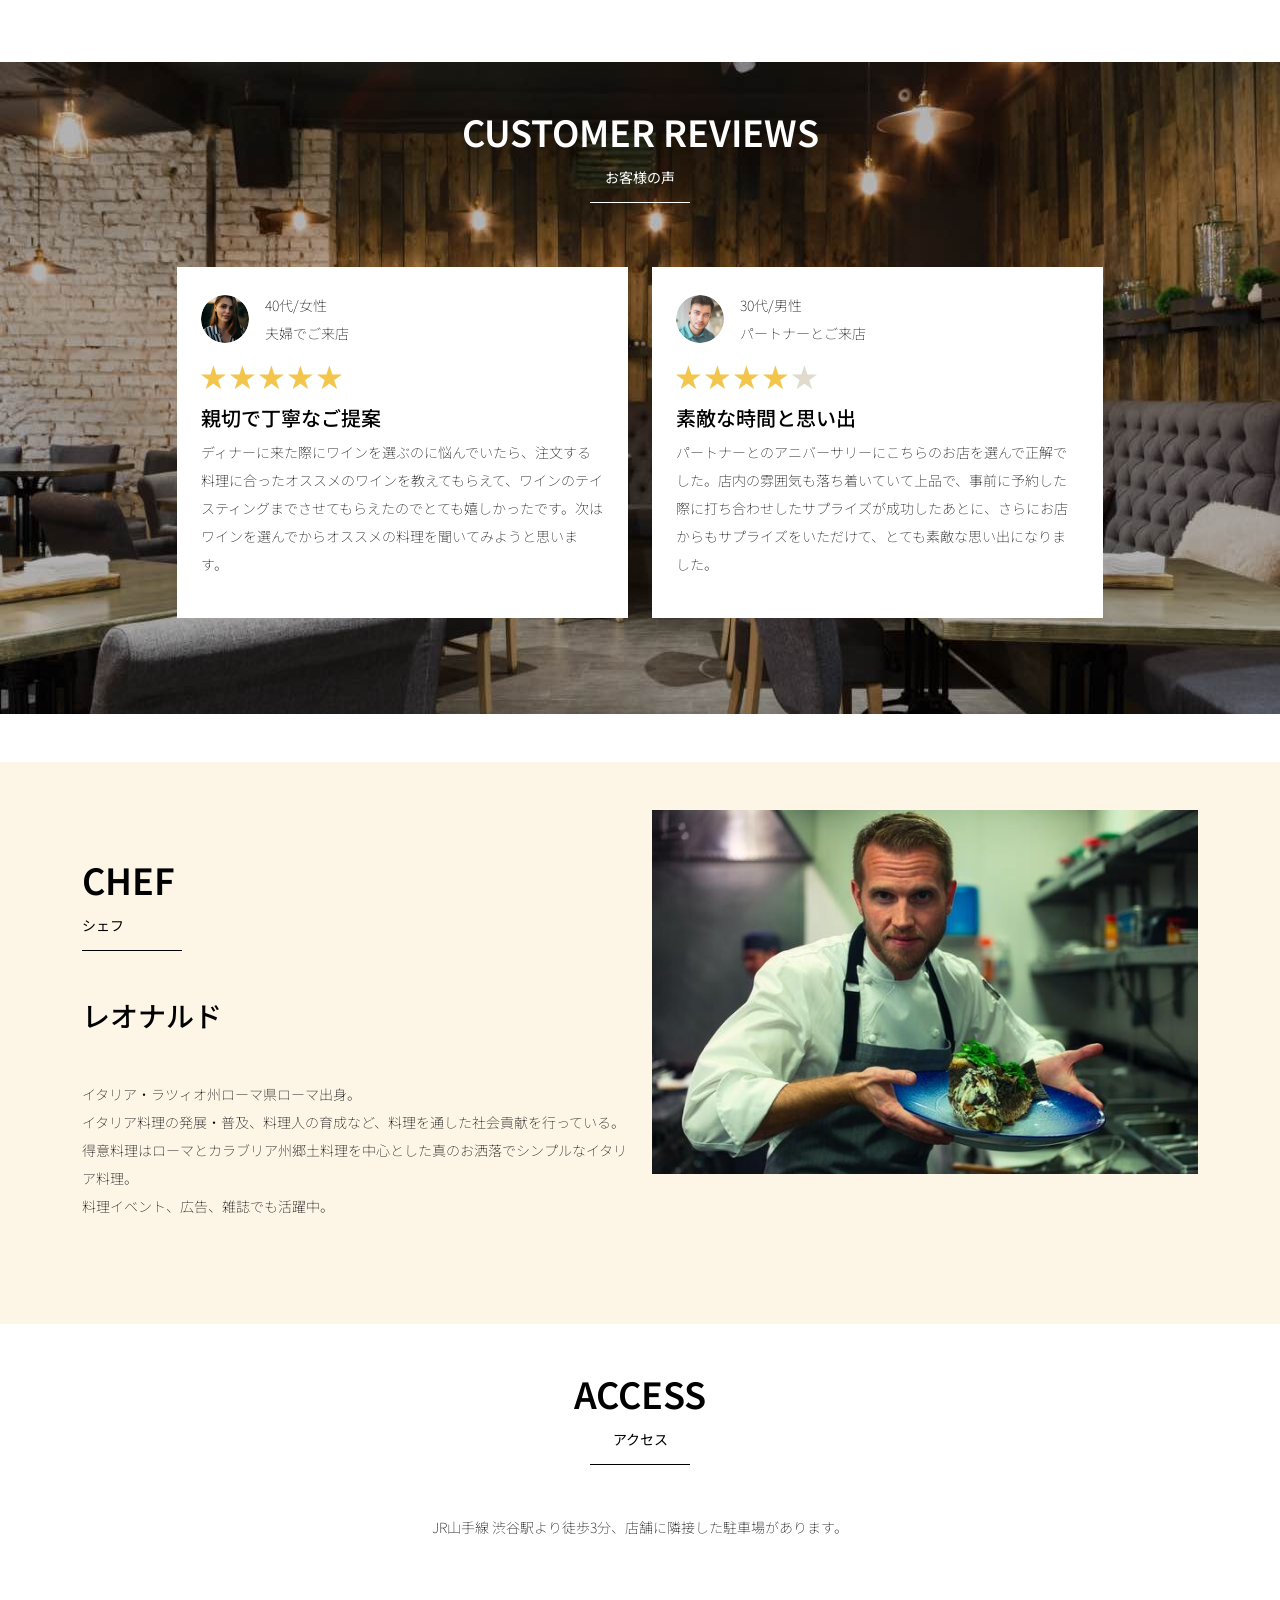
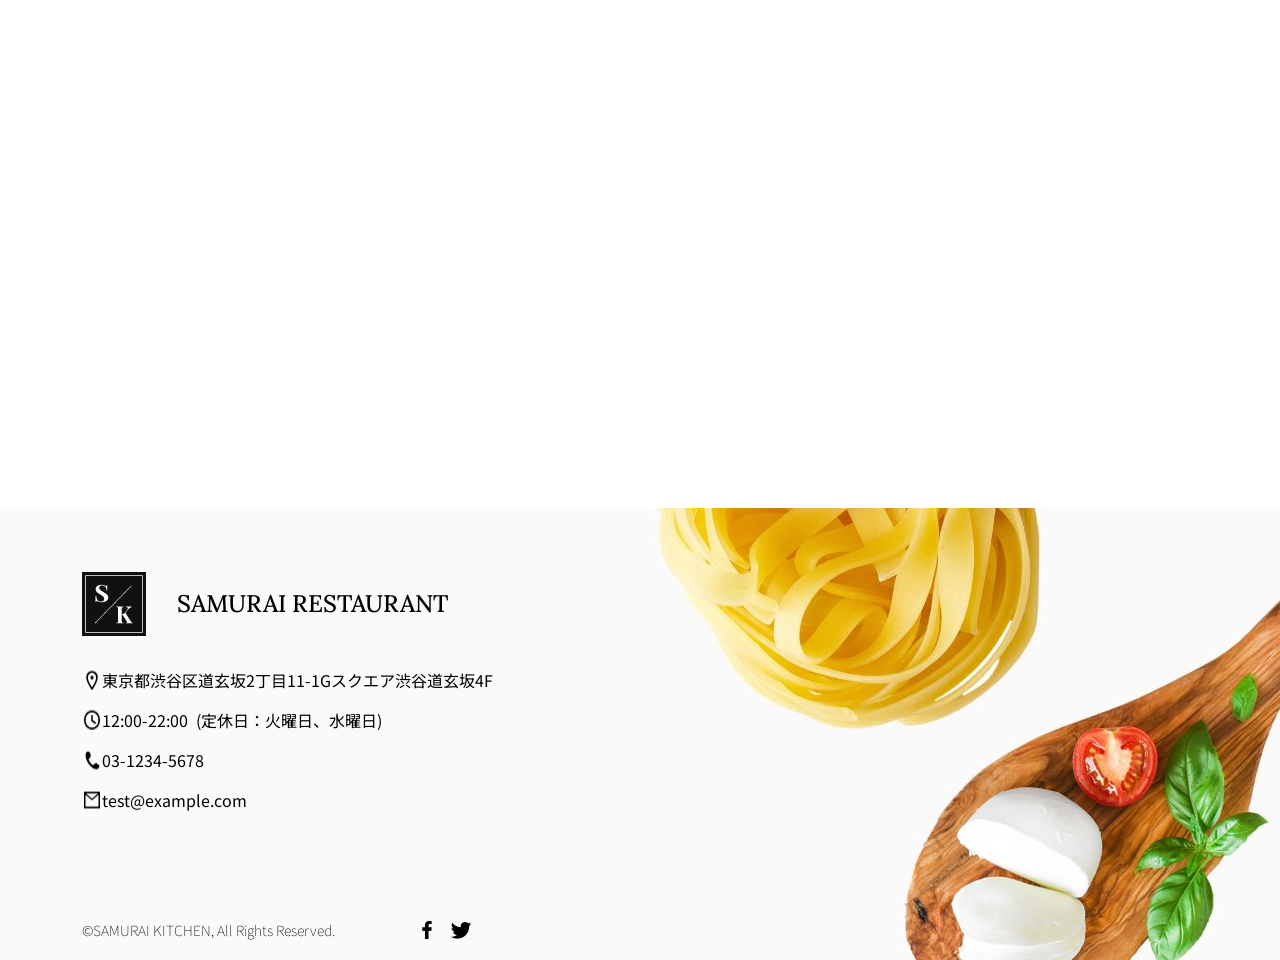
==== commit 807f71e0: "kadai_015をアップロードしました" ====
--- a/kadai_015/code_for_design_comp/index.html
+++ b/kadai_015/code_for_design_comp/index.html
@@ -79,6 +79,9 @@
            <li class="nav-item px-2">
              <a class="nav-link my_nav_link my-2" href="#access">ACCESS</a>
            </li>
+           <li class="nav-item px-2">
+            <a class="nav-link my_nav_link my-2" href="#chef">CHEF</a>
+          </li>
              
          </ul>
        </div>
--- a/kadai_015/code_for_design_comp/stylesheet/style.css
+++ b/kadai_015/code_for_design_comp/stylesheet/style.css
@@ -336,5 +336,5 @@
 }
 
 .chef_us_bg {
-  background-color: #FFE6A5;
+  background-color:  #fdf5e6;
 }
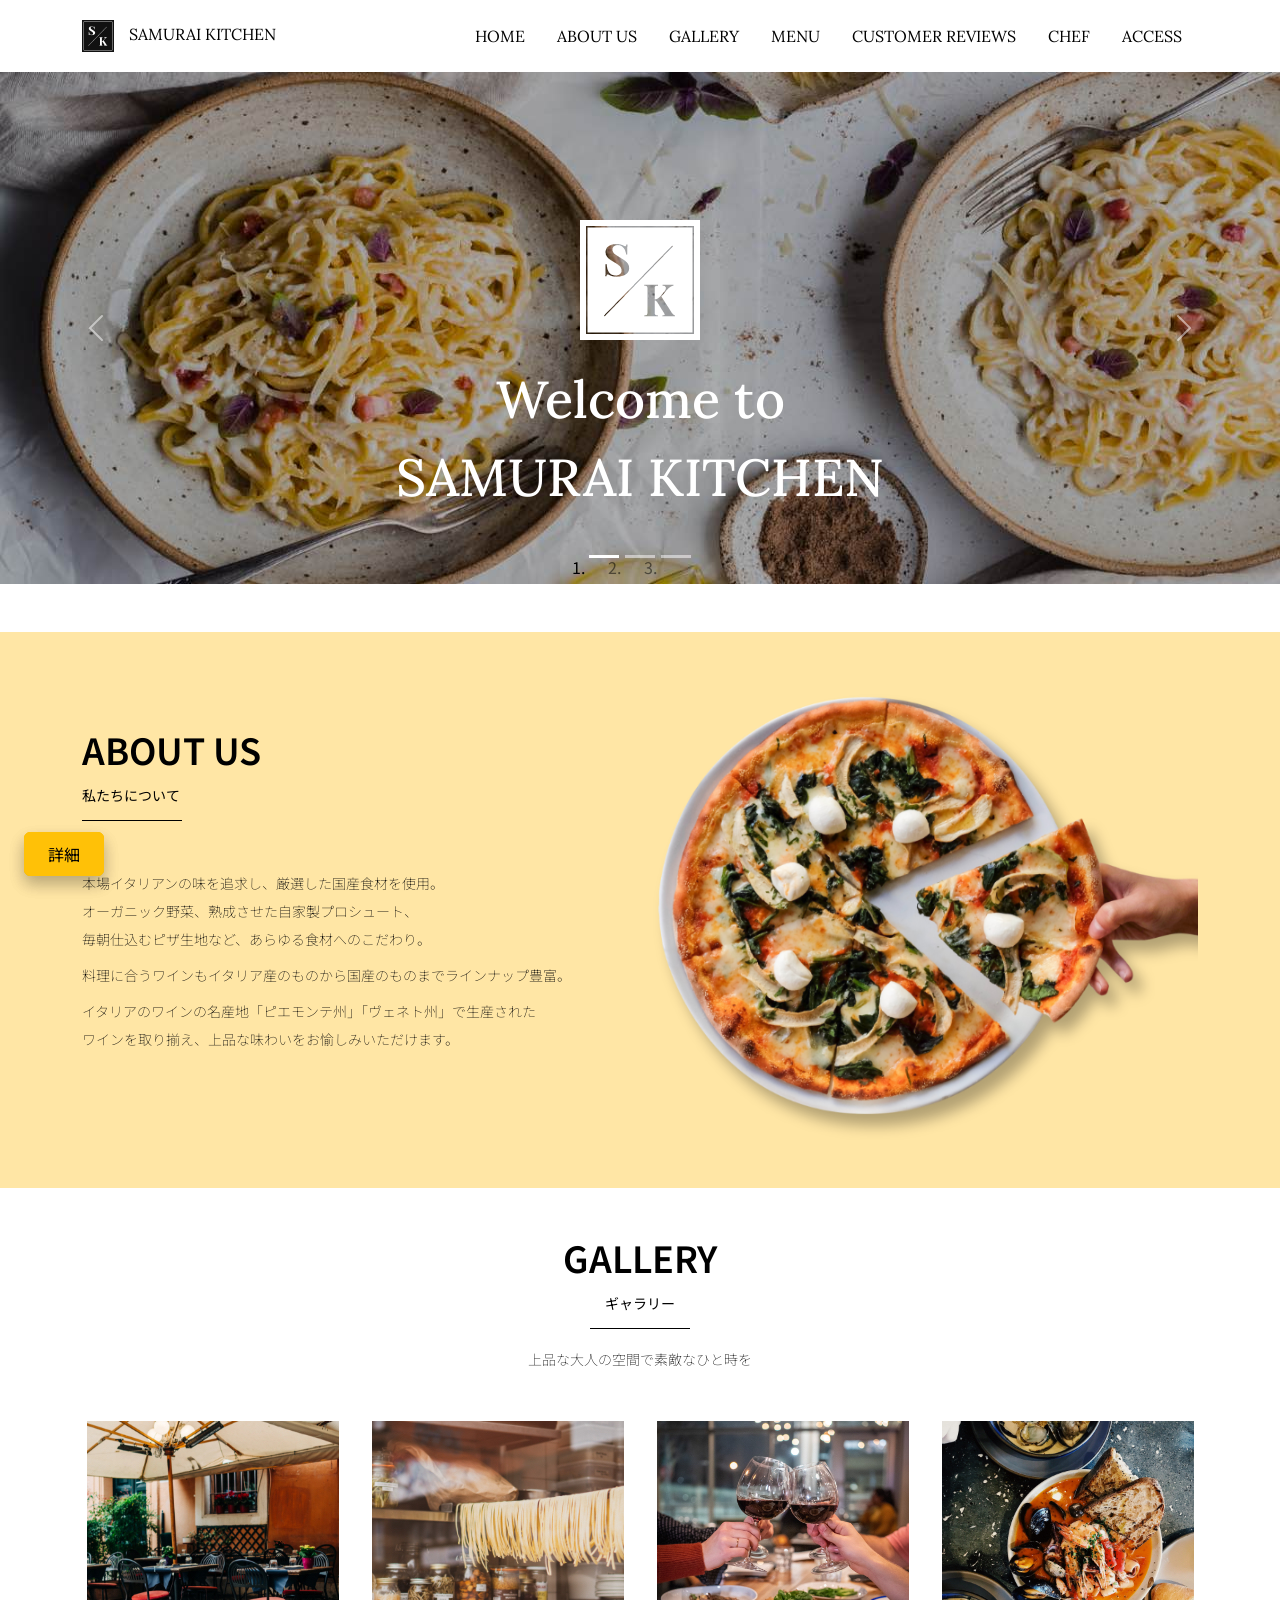
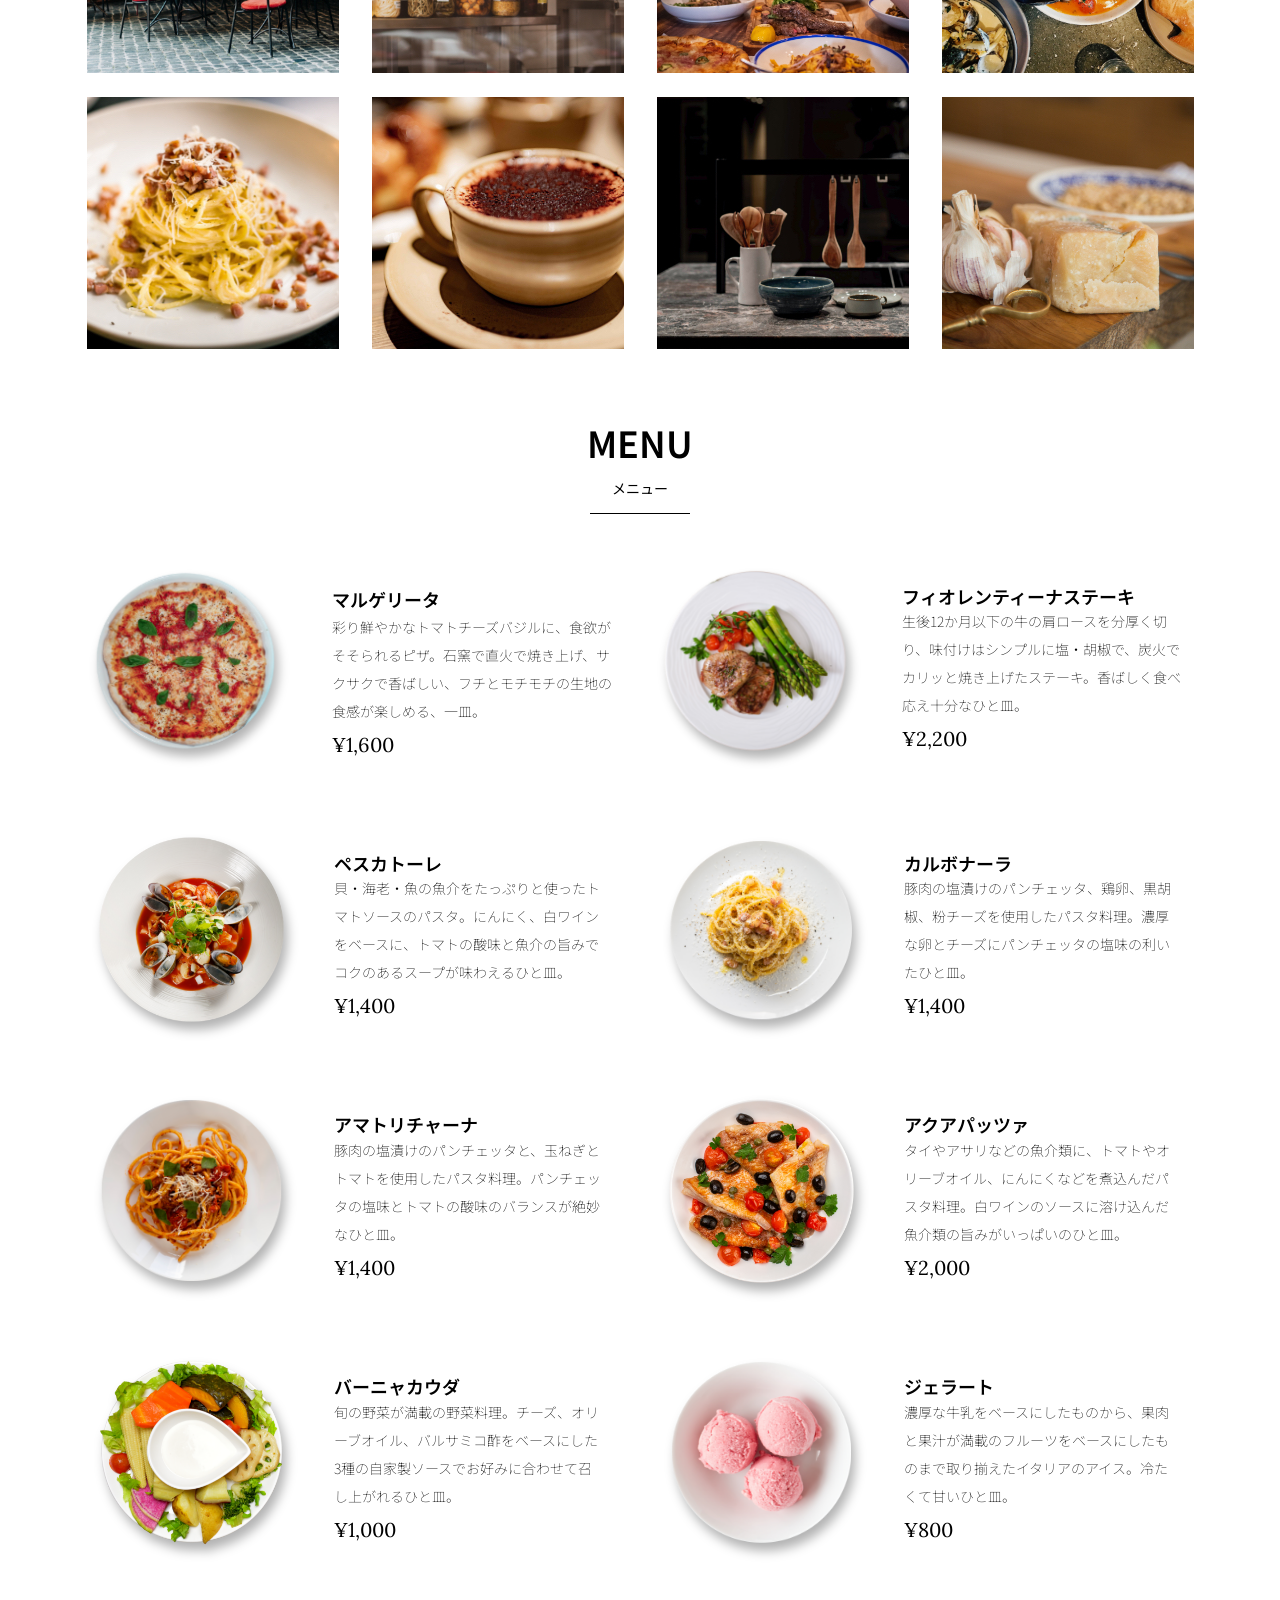
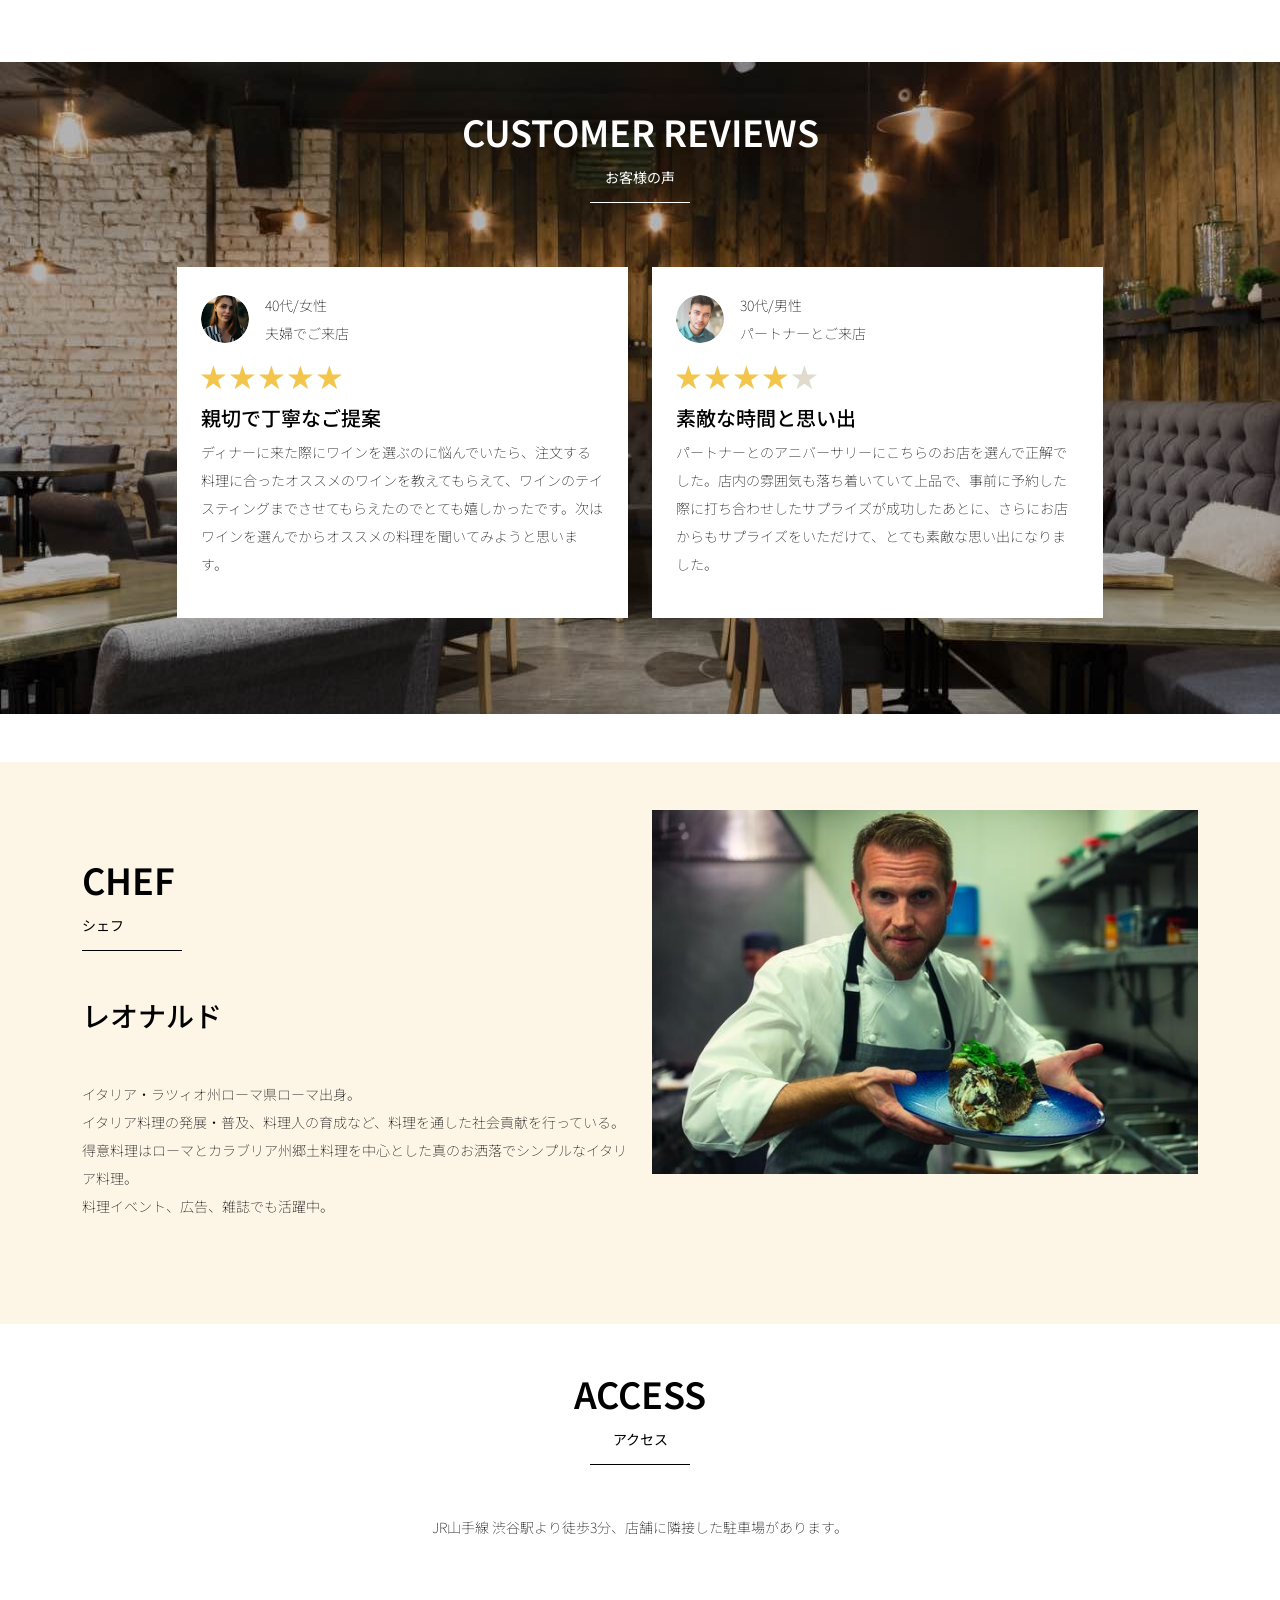
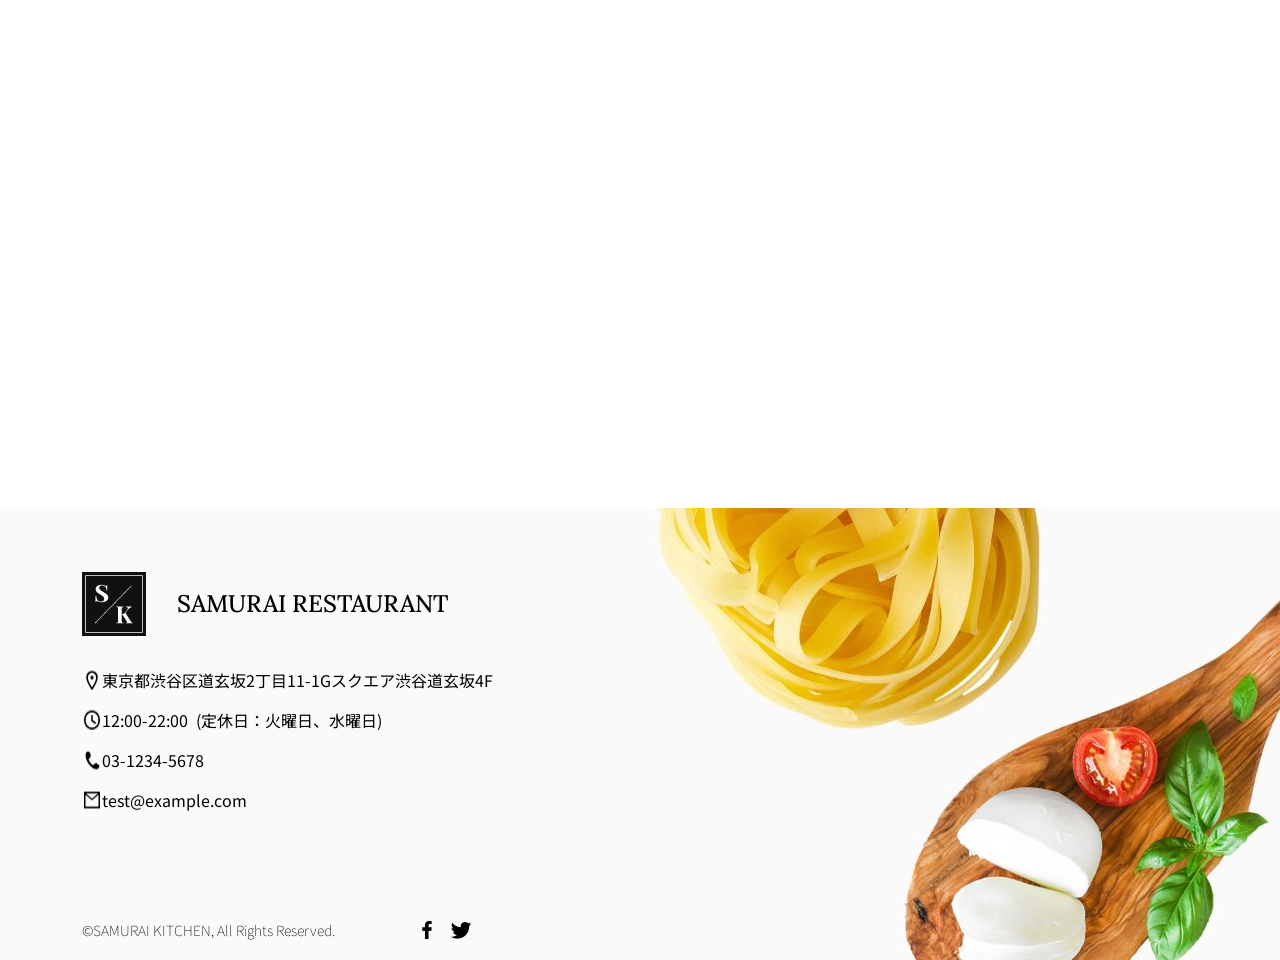
==== commit cf45ac3f: "kadai_015をアップロードしました" ====
--- a/kadai_015/code_for_design_comp/index.html
+++ b/kadai_015/code_for_design_comp/index.html
@@ -77,11 +77,12 @@
            </li>
 
            <li class="nav-item px-2">
+            <a class="nav-link my_nav_link my-2" href="#chef">CHEF</a>
+          </li>
+
+           <li class="nav-item px-2">
              <a class="nav-link my_nav_link my-2" href="#access">ACCESS</a>
            </li>
-           <li class="nav-item px-2">
-            <a class="nav-link my_nav_link my-2" href="#chef">CHEF</a>
-          </li>
              
          </ul>
        </div>
@@ -511,7 +512,7 @@
 
     <!--シェフセクション開始-->
 
-    <section class="chef_us_bg" id="chef">
+    <section class="chef_bg" id="chef">
 
       <div class="container py-5 mb-5">
         <div class="row">
--- a/kadai_015/code_for_design_comp/stylesheet/style.css
+++ b/kadai_015/code_for_design_comp/stylesheet/style.css
@@ -335,6 +335,6 @@
   content: "シェフ";
 }
 
-.chef_us_bg {
+.chef_bg {
   background-color:  #fdf5e6;
 }
